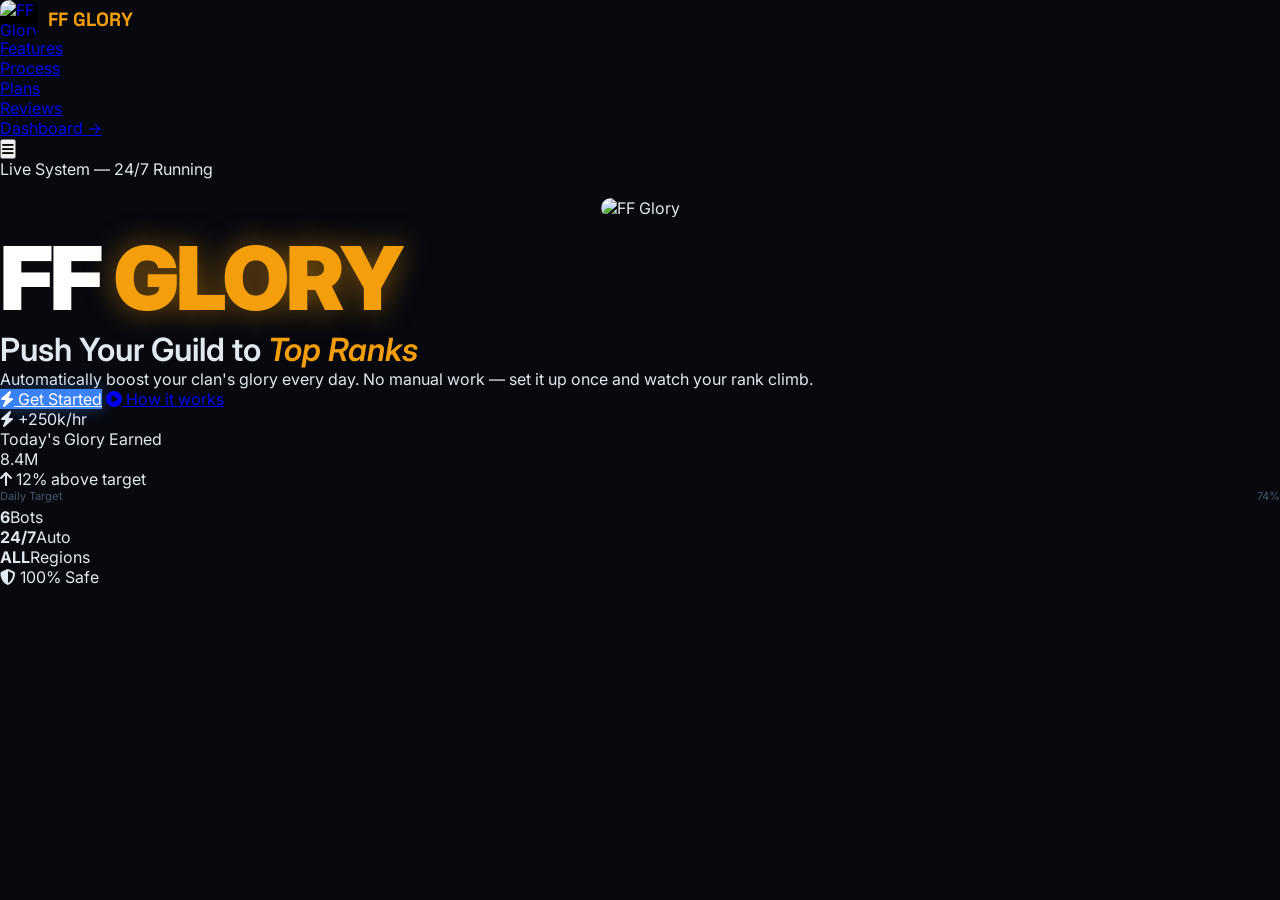
==== index.html @ 92c0aaee "Create index.html" ====
<!DOCTYPE html>
<html lang="en">
<head>
    <meta charset="UTF-8">
    <meta name="viewport" content="width=device-width, initial-scale=1.0">
    <title>FF GLORY – Free Fire Auto Glory System</title>
    <link href="https://fonts.googleapis.com/css2?family=Space+Grotesk:wght@400;500;600;700&family=Inter:wght@400;500;600&display=swap" rel="stylesheet">
    <link rel="stylesheet" href="https://cdnjs.cloudflare.com/ajax/libs/font-awesome/6.5.1/css/all.min.css">
    <link rel="stylesheet" href="css/style.css"> <!-- কমন CSS -->
    <style>
        /* এখানে আপনার আগের দেওয়া index.html এর সব CSS পেস্ট করে দিন, তবে নিচের অংশটুকু ইমেজের জন্য পরিবর্তন করুন */
        /* ... (আপনার আগের CSS কোড এখানে থাকবে) ... */
    </style>
</head>
<body>

<!-- ── NAV ── -->
<nav id="nav">
    <a href="/" class="logo" style="display:flex;align-items:center;gap:10px;text-decoration:none;">
        <!-- /api/logo এর জায়গায় ডিরেক্ট ইমেজ লিংক দিন -->
        <img src="https://i.ibb.co/vz3Z4Z8/logo.png" alt="FF Glory" style="width:38px;height:38px;border-radius:9px;object-fit:cover;background:#000;">
        <span class="logo-text">FF GLORY</span>
    </a>
    <ul class="nav-links" id="navLinks">
        <li><a href="#features">Features</a></li>
        <li><a href="#steps">Process</a></li>
        <li><a href="#pricing">Plans</a></li>
        <li><a href="#reviews">Reviews</a></li>
        <!-- /login থেকে পরিবর্তন করে user/login.html করা হলো -->
        <li><a href="user/login.html" class="nav-cta">Dashboard →</a></li>
    </ul>
    <button class="hamburger" id="ham" aria-label="Menu"><i class="fas fa-bars"></i></button>
</nav>

<!-- ── HERO ── -->
<section>
<div class="hero">
    <div class="hero-left">
        <div class="hero-badge"><span class="dot"></span> Live System — 24/7 Running</div>
        <div style="display:flex;justify-content:center;margin:1.2rem 0 1rem;">
            <div class="hero-logo-icon">
                <img src="https://i.ibb.co/vz3Z4Z8/logo.png" alt="FF Glory" style="width:48px;height:48px;object-fit:cover;border-radius:12px;">
            </div>
        </div>
        <h1 class="hero-title">
            <span style="font-size:clamp(3rem,8vw,5.5rem);font-weight:900;letter-spacing:-0.03em;line-height:1;display:block;">
                <span style="color:#ffffff;">FF </span><span style="color:#f59e0b;text-shadow:0 0 30px rgba(245,158,11,0.5);">GLORY</span>
            </span>
            <span style="font-size:clamp(1.2rem,3.5vw,2rem);font-weight:600;color:#e2e8f0;display:block;margin-top:0.5rem;">Push Your Guild to <span style="color:#f59e0b;font-style:italic;">Top Ranks</span></span>
        </h1>
        <p class="hero-sub">Automatically boost your clan's glory every day. No manual work — set it up once and watch your rank climb.</p>
        <div class="hero-btns">
            <!-- Get Started বাটনে ক্লিক করলে Login পেজে যাবে -->
            <a href="user/login.html" class="btn-primary"><i class="fas fa-bolt"></i> Get Started</a>
            <a href="#steps" class="btn-ghost"><i class="fas fa-play-circle"></i> How it works</a>
        </div>
        <!-- ... বাকি স্ট্যাটস এবং hero-card কোড একই থাকবে ... -->
    </div>
    <div class="hero-card" style="flex-shrink:0;">
        <div class="hcard-chip top"><i class="fas fa-bolt"></i> +250k/hr</div>
        <div class="hcard-label">Today's Glory Earned</div>
        <div class="hcard-val">8.4M</div>
        <div class="hcard-sub"><i class="fas fa-arrow-up"></i> 12% above target</div>
        <div class="hcard-bar-wrap"><div class="hcard-bar"></div></div>
        <div style="display:flex;justify-content:space-between;font-size:.7rem;color:#475569;margin-bottom:4px;">
            <span>Daily Target</span><span>74%</span>
        </div>
        <div class="hcard-grid">
            <div class="hcard-cell"><strong>6</strong><span>Bots</span></div>
            <div class="hcard-cell"><strong>24/7</strong><span>Auto</span></div>
            <div class="hcard-cell"><strong>ALL</strong><span>Regions</span></div>
        </div>
        <div class="hcard-chip bottom"><i class="fas fa-shield-alt"></i> 100% Safe</div>
    </div>
</div>
</section>

<!-- এখানে আপনার Features, Steps, Pricing, Reviews, CTA এবং Footer এর কোডগুলো হুবহু বসিয়ে দিন -->

<script>
// আপনার আগের দেওয়া index.html এর জাভাস্ক্রিপ্ট কোড এখানে বসিয়ে দিন (Bubbles, Nav ইত্যাদি)
</script>
</body>
</html>
---- css/style.css ----
@import url('https://fonts.googleapis.com/css2?family=Space+Grotesk:wght@400;500;600;700&family=Inter:wght@400;500;600&display=swap');

:root {
    --bg: #07090f;
    --card-bg: #111827;
    --border: rgba(99,102,241,0.2);
    --indigo: #6366f1;
    --blue: #3b82f6;
    --gold: #f59e0b;
    --text: #e2e8f0;
    --muted: #64748b;
    --success: #22c55e;
}

* { margin: 0; padding: 0; box-sizing: border-box; font-family: 'Inter', sans-serif; }

body {
    background: var(--bg);
    color: var(--text);
    min-height: 100vh;
    display: flex;
    flex-direction: column;
}

/* Navbar */
.top-nav {
    display: flex; justify-content: space-between; align-items: center;
    padding: 15px 20px; background: rgba(7,9,15,0.8);
    border-bottom: 1px solid var(--border); position: sticky; top: 0; z-index: 100;
}
.logo-area { display: flex; align-items: center; gap: 10px; }
.logo-area img { width: 35px; height: 35px; border-radius: 8px; }
.logo-text { font-family: 'Space Grotesk', sans-serif; font-weight: 700; font-size: 1.2rem; color: var(--gold); }
.exit-btn { background: transparent; border: 1px solid var(--border); color: var(--text); padding: 5px 12px; border-radius: 8px; cursor: pointer; }

/* User Info Bar */
.user-bar { display: flex; gap: 10px; padding: 15px; flex-wrap: wrap; }
.badge { background: #1e293b; padding: 5px 12px; border-radius: 20px; font-size: 0.8rem; border: 1px solid var(--border); display: flex; align-items: center; gap: 5px; }
.badge.basic { color: var(--blue); }
.badge.special { color: var(--gold); }

/* Card System */
.card {
    background: var(--card-bg); border: 1px solid var(--border);
    border-radius: 16px; padding: 20px; margin: 15px; box-shadow: 0 4px 20px rgba(0,0,0,0.5);
}
.card-title { font-size: 1.1rem; font-weight: 600; margin-bottom: 15px; display: flex; align-items: center; gap: 8px; }

/* Inputs & Buttons */
.input-group { margin-bottom: 15px; }
.input-group label { display: block; font-size: 0.85rem; color: var(--muted); margin-bottom: 5px; }
input, select {
    width: 100%; padding: 12px 15px; border-radius: 10px;
    background: #0f172a; border: 1px solid var(--border); color: var(--text); outline: none;
}
input:focus, select:focus { border-color: var(--blue); }
.btn {
    width: 100%; padding: 12px; border-radius: 10px; border: none;
    font-weight: 600; cursor: pointer; transition: 0.2s; display: flex; justify-content: center; align-items: center; gap: 8px;
}
.btn-primary { background: var(--blue); color: #fff; box-shadow: 0 0 15px rgba(59,130,246,0.4); }
.btn-primary:hover { background: #2563eb; }
.btn-success { background: var(--success); color: #fff; }
.btn-gold { background: var(--gold); color: #000; }

/* Bottom Navigation */
.bottom-nav {
    position: fixed; bottom: 0; left: 0; right: 0; background: #0f172a;
    display: flex; justify-content: space-around; padding: 10px 0;
    border-top: 1px solid var(--border); z-index: 100;
}
.nav-item { display: flex; flex-direction: column; align-items: center; color: var(--muted); text-decoration: none; font-size: 0.75rem; gap: 4px; }
.nav-item.active { color: var(--blue); }
.nav-item i { font-size: 1.2rem; }

/* Payment Method Cards */
.pay-method {
    display: flex; align-items: center; justify-content: space-between;
    padding: 15px; border: 1px solid var(--border); border-radius: 12px; margin-bottom: 10px; cursor: pointer;
}
.pay-method:hover { border-color: var(--blue); background: rgba(59,130,246,0.05); }
.pay-method img { width: 30px; height: 30px; margin-right: 10px; }
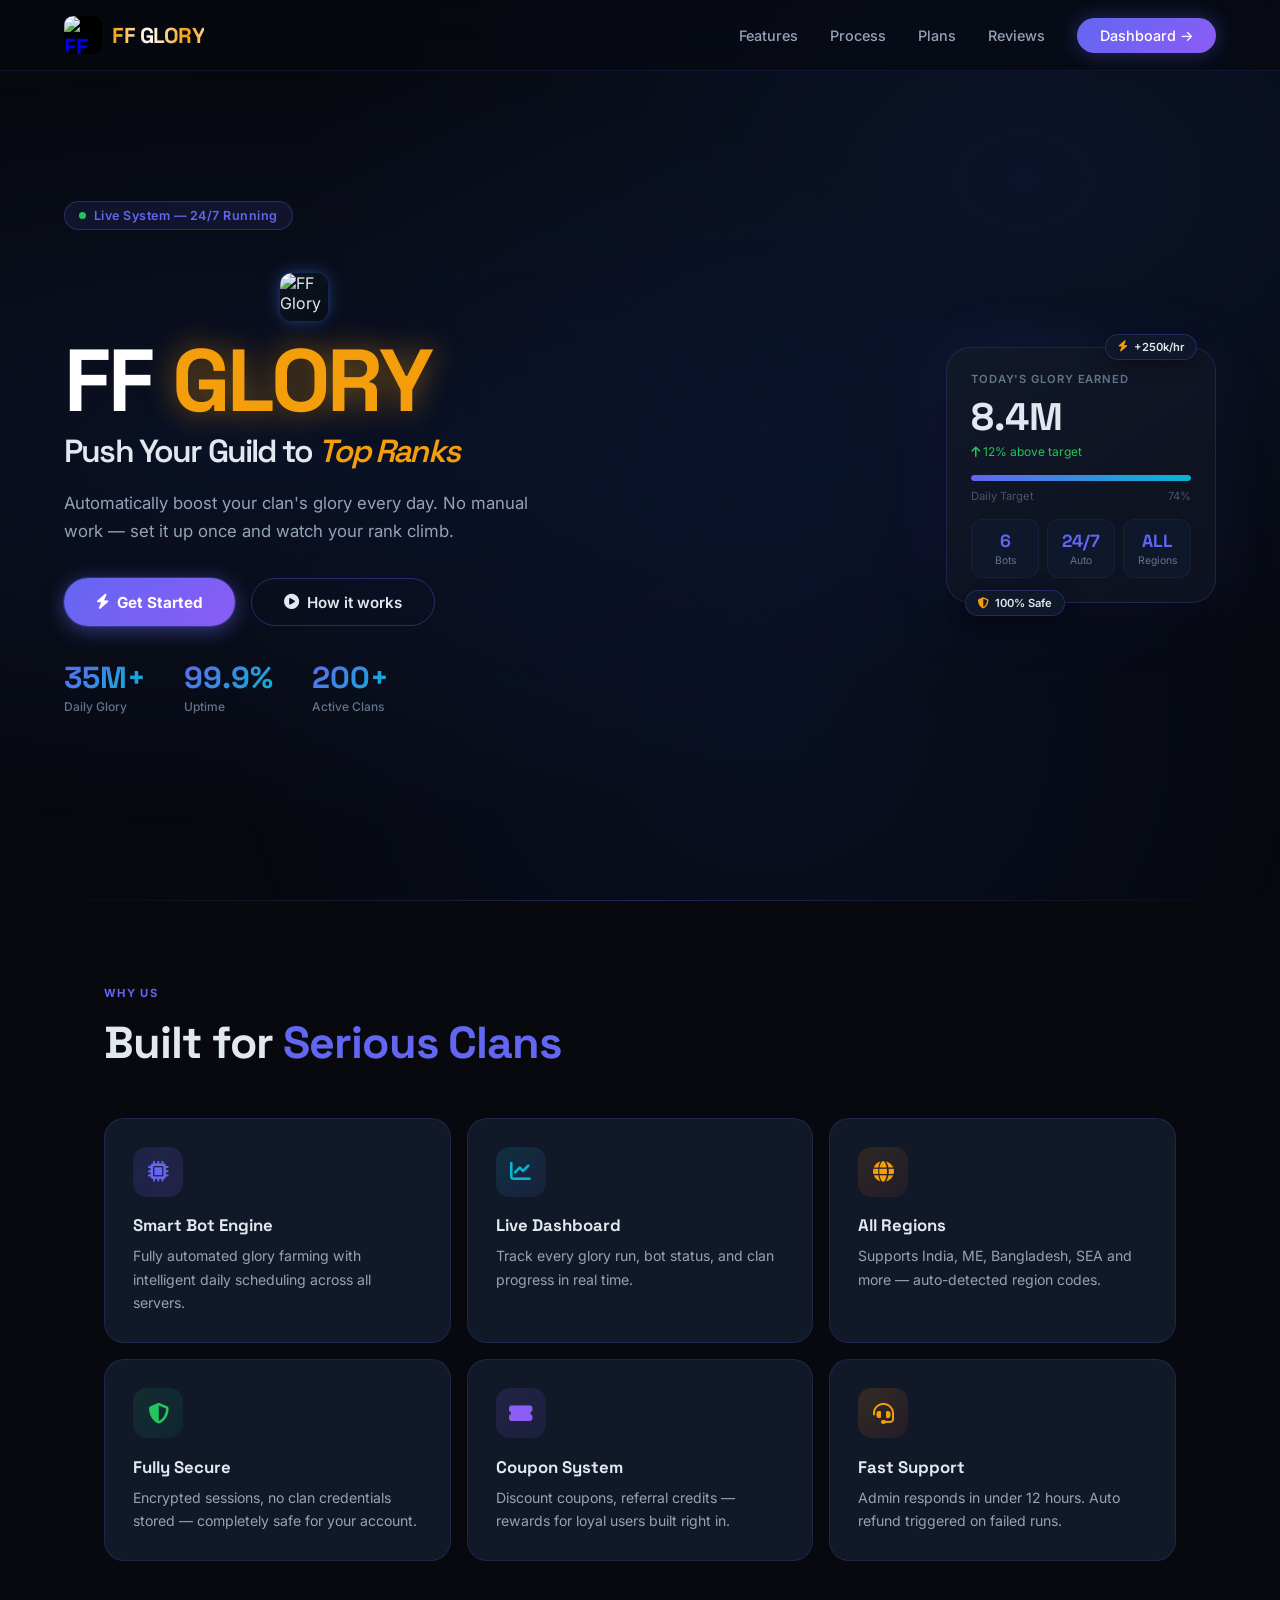
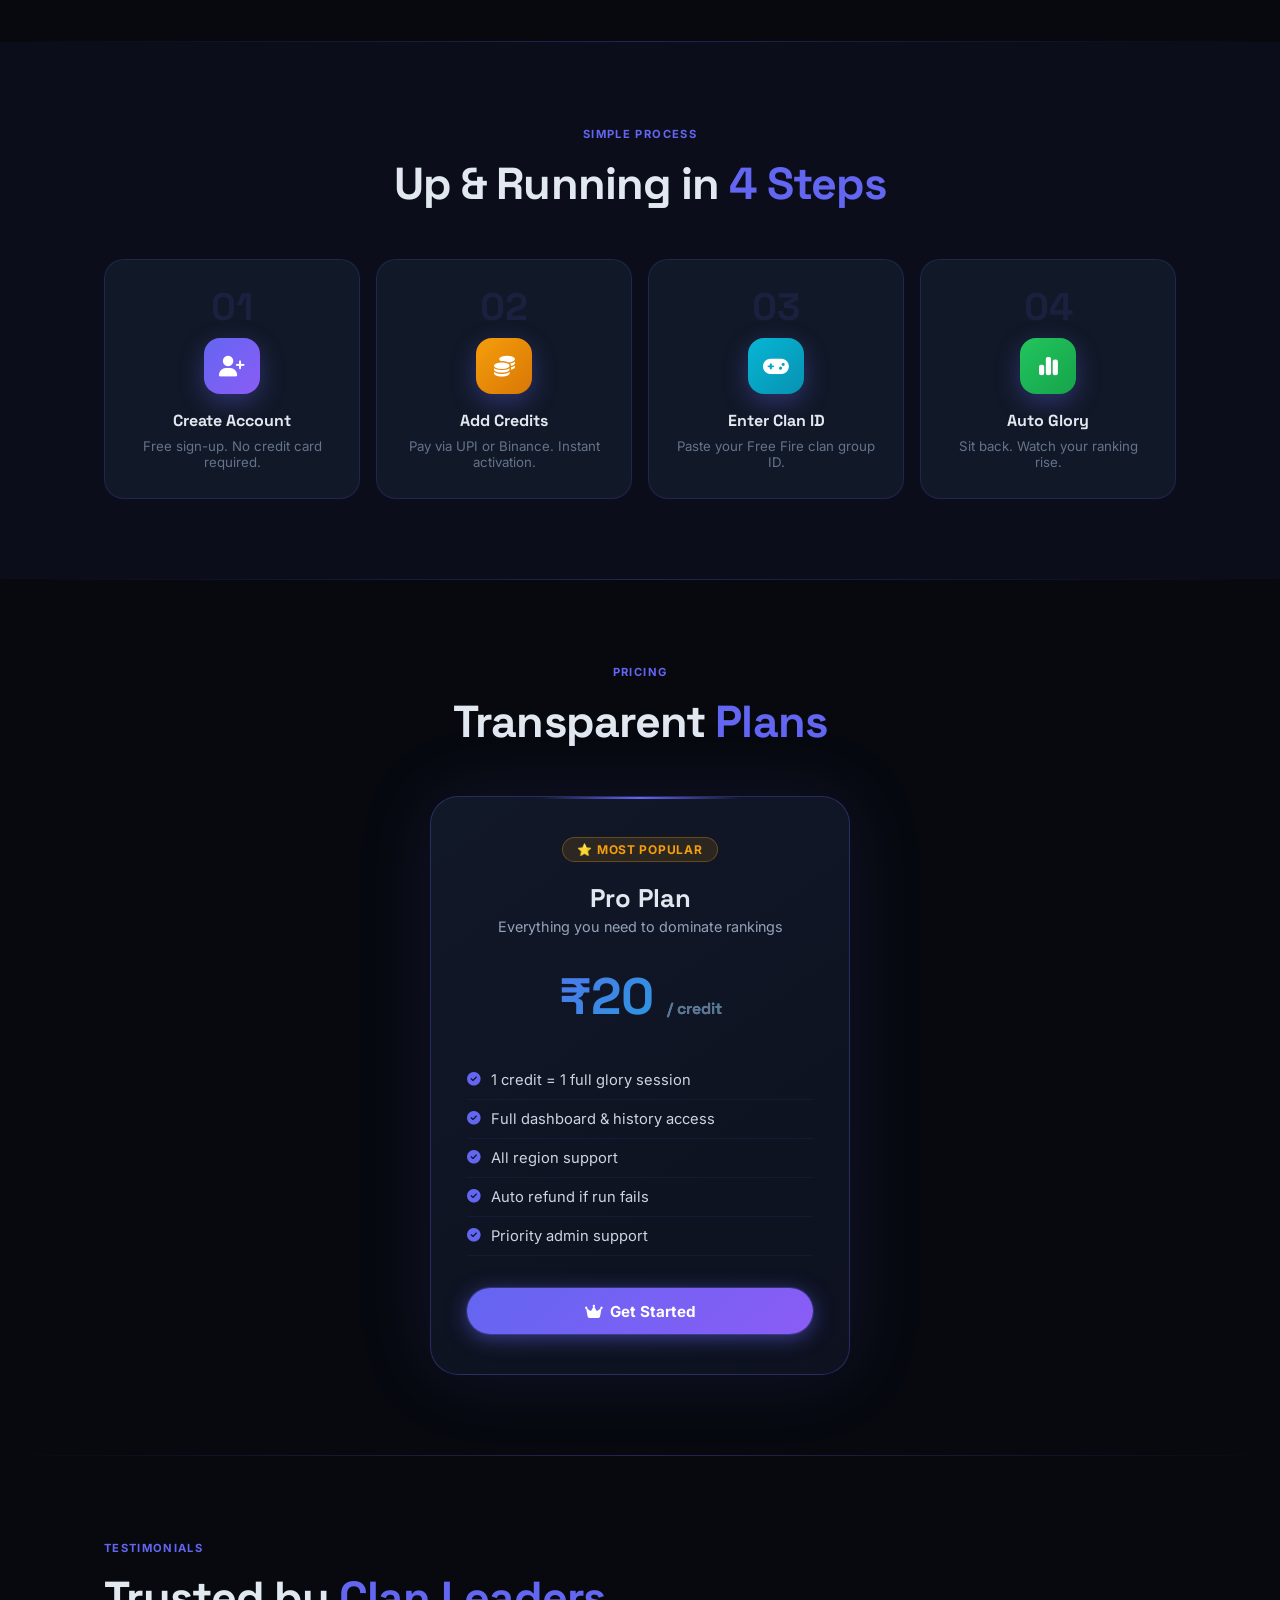
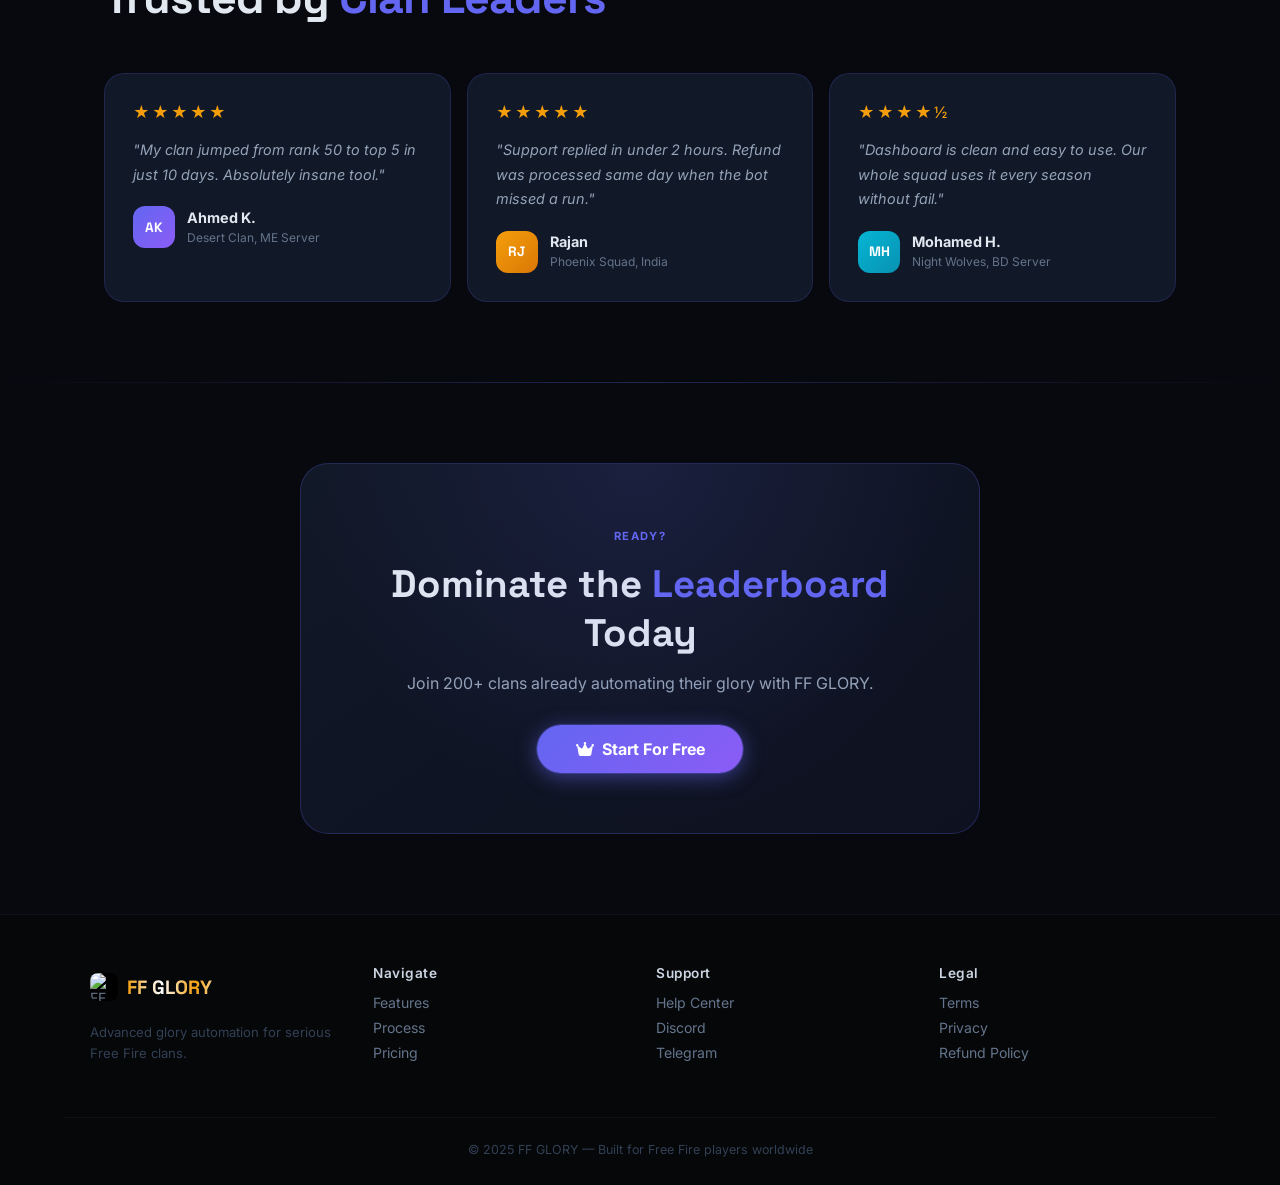
==== commit 3b299fbe: "Update print statement from 'Hello' to 'Goodbye'" ====
--- a/index.html
+++ b/index.html
@@ -6,19 +6,485 @@
     <title>FF GLORY – Free Fire Auto Glory System</title>
     <link href="https://fonts.googleapis.com/css2?family=Space+Grotesk:wght@400;500;600;700&family=Inter:wght@400;500;600&display=swap" rel="stylesheet">
     <link rel="stylesheet" href="https://cdnjs.cloudflare.com/ajax/libs/font-awesome/6.5.1/css/all.min.css">
-    <link rel="stylesheet" href="css/style.css"> <!-- কমন CSS -->
     <style>
-        /* এখানে আপনার আগের দেওয়া index.html এর সব CSS পেস্ট করে দিন, তবে নিচের অংশটুকু ইমেজের জন্য পরিবর্তন করুন */
-        /* ... (আপনার আগের CSS কোড এখানে থাকবে) ... */
+    *, *::before, *::after { margin:0; padding:0; box-sizing:border-box; }
+
+    :root {
+        --bg:      #07090f;
+        --bg2:     #0d1120;
+        --card:    #111827;
+        --border:  rgba(99,102,241,0.18);
+        --indigo:  #6366f1;
+        --violet:  #8b5cf6;
+        --gold:    #f59e0b;
+        --cyan:    #06b6d4;
+        --text:    #e2e8f0;
+        --muted:   #64748b;
+        --dim:     #1e293b;
+    }
+
+    html { scroll-behavior: smooth; }
+
+    body {
+        font-family: 'Inter', sans-serif;
+        background: var(--bg);
+        color: var(--text);
+        overflow-x: hidden;
+    }
+
+    /* ─── FLOATING BUBBLES BACKGROUND ─── */
+    .bubbles-bg {
+        position: fixed; inset: 0; z-index: 0; pointer-events: none;
+        overflow: hidden;
+        background: radial-gradient(ellipse at 20% 50%, rgba(30,58,138,0.18) 0%, transparent 60%),
+                    radial-gradient(ellipse at 80% 20%, rgba(37,99,235,0.12) 0%, transparent 50%),
+                    radial-gradient(ellipse at 60% 80%, rgba(29,78,216,0.10) 0%, transparent 50%);
+    }
+    .bubble {
+        position: absolute;
+        border-radius: 50%;
+        animation: floatUp linear infinite;
+        pointer-events: none;
+    }
+    @keyframes floatUp {
+        0%   { transform: translateY(100vh) scale(0); opacity: 0; }
+        10%  { opacity: 1; }
+        90%  { opacity: 0.7; }
+        100% { transform: translateY(-120px) scale(1); opacity: 0; }
+    }
+    @keyframes bubblePulse {
+        0%,100% { box-shadow: inset 0 0 8px rgba(59,130,246,0.4), 0 0 10px rgba(59,130,246,0.3); }
+        50%     { box-shadow: inset 0 0 14px rgba(99,102,241,0.6), 0 0 20px rgba(99,102,241,0.4); }
+    }
+
+    /* ─── CANVAS (hidden, no longer used) ─── */
+    #cnv { display: none; }
+
+    /* ─── NAV ─── */
+    nav {
+        position: fixed; top:0; left:0; right:0; z-index:100;
+        padding: 1rem 5%;
+        display: flex; align-items:center; justify-content:space-between;
+        background: rgba(7,9,15,0.6);
+        backdrop-filter: blur(20px);
+        border-bottom: 1px solid rgba(99,102,241,0.12);
+        transition: background 0.3s, padding 0.3s;
+    }
+    nav.scrolled { padding:.65rem 5%; background:rgba(7,9,15,0.92); }
+
+    .logo {
+        font-family:'Space Grotesk',sans-serif;
+        font-weight:700; font-size:1.45rem;
+        text-decoration:none; letter-spacing:-0.02em;
+    }
+
+    /* ─── LOGO SHINE ANIMATION ─── */
+    @keyframes logoShine {
+        0%   { background-position: -200% center; }
+        100% { background-position: 200% center; }
+    }
+    .logo-text {
+        font-family:'Space Grotesk',sans-serif;
+        font-weight:700; font-size:1.35rem;
+        background: linear-gradient(
+            90deg,
+            #f59e0b 0%,
+            #ffffff 20%,
+            #f59e0b 40%,
+            #ffffff 60%,
+            #f59e0b 80%,
+            #ffffff 100%
+        );
+        background-size: 200% auto;
+        -webkit-background-clip: text;
+        background-clip: text;
+        -webkit-text-fill-color: transparent;
+        animation: logoShine 2.5s linear infinite;
+        display: inline-block;
+    }
+
+    .nav-links { display:flex; gap:2rem; list-style:none; }
+    .nav-links a {
+        color:#94a3b8; text-decoration:none; font-size:.9rem; font-weight:500;
+        transition:color .2s;
+    }
+    .nav-links a:hover { color:#e2e8f0; }
+
+    .nav-cta {
+        background: linear-gradient(135deg, var(--indigo), var(--violet));
+        padding:.55rem 1.4rem; border-radius:40px; color:#fff !important;
+        font-weight:600; font-size:.85rem;
+        box-shadow: 0 0 20px rgba(99,102,241,0.35);
+        transition: opacity .2s, box-shadow .2s;
+    }
+    .nav-cta:hover { opacity:.88; box-shadow:0 0 30px rgba(99,102,241,0.55); }
+
+    .hamburger { display:none; background:none; border:none; color:#e2e8f0; font-size:1.4rem; cursor:pointer; }
+
+    /* ─── HERO ─── */
+    .hero {
+        position:relative; z-index:1;
+        min-height:100vh;
+        display:flex; align-items:center; justify-content:space-between;
+        gap:3rem; flex-wrap:wrap;
+        padding: 130px 5% 80px;
+        max-width:1280px; margin:0 auto;
+    }
+
+    .hero-badge {
+        display:inline-flex; align-items:center; gap:8px;
+        background:rgba(99,102,241,0.1); border:1px solid rgba(99,102,241,0.3);
+        color:var(--indigo); padding:6px 14px; border-radius:30px;
+        font-size:.78rem; font-weight:600; margin-bottom:1.5rem;
+        letter-spacing:.04em;
+    }
+    .hero-badge .dot { width:7px; height:7px; background:#22c55e; border-radius:50%; animation:blink 1.4s ease-in-out infinite; }
+    @keyframes blink { 0%,100%{opacity:1;} 50%{opacity:.2;} }
+
+    /* Logo icon above hero title — subtle pulse glow, no solid border */
+    .hero-logo-icon {
+        width:48px; height:48px;
+        background:linear-gradient(145deg,#0c1520,#070d16);
+        border-radius:12px;
+        display:flex; align-items:center; justify-content:center;
+        border: none;
+        box-shadow: 0 0 18px rgba(59,130,246,0.35),
+                    0 0 6px  rgba(59,130,246,0.2);
+        animation: logoPulse 2.2s ease-in-out infinite;
+    }
+    @keyframes logoPulse {
+        0%,100% {
+            box-shadow: 0 0 14px rgba(59,130,246,0.3),
+                        0 0 5px  rgba(59,130,246,0.15);
+        }
+        50% {
+            box-shadow: 0 0 32px rgba(59,130,246,0.65),
+                        0 0 12px rgba(99,102,241,0.45);
+        }
+    }
+
+    .hero-title {
+        font-family:'Space Grotesk',sans-serif;
+        font-size: clamp(2.2rem, 6vw, 3.8rem);
+        font-weight:700; line-height:1.15; margin-bottom:1.2rem;
+        letter-spacing:-0.03em;
+    }
+    .hero-title .accent-indigo { color:var(--indigo); }
+    .hero-title .accent-gold   { color:var(--gold); }
+    .hero-title .accent-cyan   { color:var(--cyan); }
+
+    .hero-sub {
+        color:#94a3b8; font-size:1.05rem; line-height:1.7; margin-bottom:2rem;
+        max-width:480px;
+    }
+
+    .stats-row {
+        display:flex; gap:2.4rem; margin-bottom:2.2rem; flex-wrap:wrap;
+    }
+    .stat { }
+    .stat-val {
+        font-family:'Space Grotesk',sans-serif;
+        font-size:1.9rem; font-weight:700;
+        background:linear-gradient(135deg,#6366f1,#06b6d4);
+        -webkit-background-clip:text; background-clip:text; color:transparent;
+    }
+    .stat-lbl { font-size:.75rem; color:var(--muted); font-weight:500; margin-top:2px; }
+
+    .hero-btns { display:flex; gap:1rem; flex-wrap:wrap; }
+
+    .btn-primary {
+        display:inline-flex; align-items:center; gap:8px;
+        background:linear-gradient(135deg,var(--indigo),var(--violet));
+        color:#fff; padding:.85rem 2rem; border-radius:50px;
+        font-weight:700; font-size:.95rem; text-decoration:none;
+        box-shadow:0 4px 20px rgba(99,102,241,0.5), 0 0 0 1px rgba(99,102,241,0.3);
+        transition:transform .2s,box-shadow .2s;
+        position:relative; overflow:hidden;
+    }
+    .btn-primary::before {
+        content:'';
+        position:absolute;
+        top:0; left:-75%;
+        width:50%; height:100%;
+        background: linear-gradient(90deg, transparent, rgba(255,255,255,0.25), transparent);
+        transform: skewX(-20deg);
+        animation: btnShine 3s ease-in-out infinite;
+    }
+    @keyframes btnShine {
+        0%   { left: -75%; }
+        50%,100% { left: 125%; }
+    }
+    .btn-primary:hover { transform:translateY(-2px); box-shadow:0 8px 30px rgba(99,102,241,0.7), 0 0 0 1px rgba(99,102,241,0.5), 0 0 40px rgba(99,102,241,0.3); }
+
+    .btn-ghost {
+        display:inline-flex; align-items:center; gap:8px;
+        border:1px solid rgba(99,102,241,0.35); color:#e2e8f0;
+        padding:.85rem 2rem; border-radius:40px;
+        font-weight:600; font-size:.95rem; text-decoration:none;
+        transition:background .2s,border-color .2s;
+    }
+    .btn-ghost:hover { background:rgba(99,102,241,0.1); border-color:var(--indigo); }
+
+    /* hero card */
+    .hero-card {
+        background: linear-gradient(145deg,#111827,#0d1120);
+        border:1px solid rgba(99,102,241,0.2);
+        border-radius:24px; padding:24px;
+        min-width:270px; max-width:330px;
+        box-shadow:0 0 60px rgba(99,102,241,0.12), 0 20px 40px rgba(0,0,0,0.5);
+        position:relative;
+    }
+    .hcard-label { font-size:.7rem; font-weight:600; color:var(--muted); letter-spacing:.08em; text-transform:uppercase; margin-bottom:.4rem; }
+    .hcard-val   { font-family:'Space Grotesk',sans-serif; font-size:2.4rem; font-weight:700; color:#e2e8f0; }
+    .hcard-sub   { font-size:.75rem; color:#22c55e; margin-top:.2rem; }
+
+    .hcard-bar-wrap { background:#1e293b; border-radius:20px; height:6px; margin:16px 0 8px; overflow:hidden; }
+    .hcard-bar { height:100%; border-radius:20px; background:linear-gradient(90deg,var(--indigo),var(--cyan)); animation:barAnim 3s ease-in-out infinite; }
+    @keyframes barAnim { 0%,100%{width:68%;} 50%{width:82%;} }
+
+    .hcard-grid { display:grid; grid-template-columns:1fr 1fr 1fr; gap:8px; margin-top:16px; }
+    .hcard-cell {
+        background:#0f172a; border-radius:12px; padding:10px 8px; text-align:center;
+        border:1px solid rgba(99,102,241,0.1);
+    }
+    .hcard-cell strong { display:block; font-family:'Space Grotesk',sans-serif; font-size:1.1rem; font-weight:700; color:var(--indigo); }
+    .hcard-cell span   { font-size:.65rem; color:var(--muted); margin-top:2px; display:block; }
+
+    .hcard-chip {
+        position:absolute; display:inline-flex; align-items:center; gap:6px;
+        background:#0f172a; border:1px solid rgba(99,102,241,0.25);
+        color:#e2e8f0; font-size:.7rem; font-weight:600;
+        padding:5px 12px; border-radius:20px;
+        box-shadow:0 4px 20px rgba(0,0,0,0.4);
+    }
+    .hcard-chip.top    { top:-14px; right:18px; }
+    .hcard-chip.bottom { bottom:-14px; left:18px; }
+    .hcard-chip i      { color:var(--gold); }
+
+    /* ─── SECTIONS ─── */
+    section { position:relative; z-index:1; }
+
+    .section-wrap { max-width:1200px; margin:0 auto; padding:80px 5%; }
+
+    .eyebrow {
+        display:inline-block;
+        font-size:.7rem; font-weight:700; letter-spacing:.12em; text-transform:uppercase;
+        color:var(--indigo); margin-bottom:1rem;
+    }
+
+    .sec-title {
+        font-family:'Space Grotesk',sans-serif;
+        font-size: clamp(1.8rem,4vw,2.8rem);
+        font-weight:700; line-height:1.2;
+        letter-spacing:-0.02em; margin-bottom:1rem;
+    }
+    .sec-title span { color:var(--indigo); }
+
+    /* divider */
+    .divider {
+        width:100%; height:1px;
+        background:linear-gradient(90deg,transparent,rgba(99,102,241,0.3),transparent);
+        margin: 0 auto;
+    }
+
+    /* ─── FEATURES ─── */
+    .feat-grid {
+        display:grid;
+        grid-template-columns:repeat(auto-fit,minmax(260px,1fr));
+        gap:16px; margin-top:3rem;
+    }
+    .feat-card {
+        background:var(--card);
+        border:1px solid var(--border);
+        border-radius:20px; padding:28px;
+        transition:transform .3s, box-shadow .3s, border-color .3s;
+    }
+    .feat-card:hover {
+        transform:translateY(-6px);
+        box-shadow:0 16px 48px rgba(99,102,241,0.15);
+        border-color:rgba(99,102,241,0.4);
+    }
+    .feat-icon {
+        width:50px; height:50px; border-radius:14px;
+        display:flex; align-items:center; justify-content:center;
+        font-size:1.3rem; margin-bottom:1.1rem;
+        background:linear-gradient(135deg,rgba(99,102,241,0.15),rgba(139,92,246,0.15));
+        color:var(--indigo);
+    }
+    .feat-card h3 { font-family:'Space Grotesk',sans-serif; font-size:1.05rem; font-weight:700; margin-bottom:.5rem; }
+    .feat-card p  { color:#94a3b8; font-size:.88rem; line-height:1.65; }
+
+    /* ─── STEPS ─── */
+    .steps-bg { background:#0b0e1a; }
+    .steps-grid {
+        display:grid; grid-template-columns:repeat(auto-fit,minmax(200px,1fr));
+        gap:16px; margin-top:3rem; position:relative;
+    }
+    .step-card {
+        background:var(--card); border:1px solid var(--border);
+        border-radius:20px; padding:28px 24px; text-align:center;
+        position:relative;
+    }
+    .step-num {
+        font-family:'Space Grotesk',sans-serif;
+        font-size:2.4rem; font-weight:700;
+        color:rgba(99,102,241,0.12); line-height:1;
+        margin-bottom:12px;
+    }
+    .step-icon-wrap {
+        width:56px; height:56px; border-radius:16px; margin:0 auto 16px;
+        display:flex; align-items:center; justify-content:center;
+        background:linear-gradient(135deg,var(--indigo),var(--violet));
+        font-size:1.3rem; color:#fff;
+        box-shadow:0 8px 24px rgba(99,102,241,0.35);
+    }
+    .step-card h3 { font-family:'Space Grotesk',sans-serif; font-size:1rem; font-weight:700; margin-bottom:.4rem; }
+    .step-card p  { color:#64748b; font-size:.83rem; }
+
+    /* ─── PRICING ─── */
+    .pricing-card-wrap { display:flex; justify-content:center; margin-top:3rem; }
+    .pricing-card {
+        background: linear-gradient(145deg,#111827,#0d1120);
+        border:1px solid rgba(99,102,241,0.3);
+        border-radius:28px; padding:40px 36px;
+        max-width:420px; width:100%;
+        box-shadow:0 0 80px rgba(99,102,241,0.12);
+        position:relative; overflow:hidden;
+        text-align:center;
+    }
+    .pricing-card::before {
+        content:''; position:absolute; top:0; left:50%; transform:translateX(-50%);
+        width:200px; height:2px;
+        background:linear-gradient(90deg,transparent,var(--indigo),transparent);
+    }
+    .price-badge {
+        display:inline-block; background:rgba(245,158,11,0.12); border:1px solid rgba(245,158,11,0.3);
+        color:var(--gold); padding:4px 14px; border-radius:20px;
+        font-size:.75rem; font-weight:700; letter-spacing:.06em; margin-bottom:1.2rem;
+    }
+    .pricing-card h3 { font-family:'Space Grotesk',sans-serif; font-size:1.6rem; font-weight:700; margin-bottom:.3rem; }
+    .pricing-card .price-line { color:#94a3b8; font-size:.9rem; margin-bottom:1.8rem; }
+    .price-amount {
+        font-family:'Space Grotesk',sans-serif;
+        font-size:3.2rem; font-weight:700;
+        background:linear-gradient(135deg,var(--indigo),var(--cyan));
+        -webkit-background-clip:text; background-clip:text; color:transparent;
+    }
+    .price-amount small { font-size:1rem; color:#64748b; }
+    .feat-list { list-style:none; text-align:left; margin:2rem 0 2rem; }
+    .feat-list li {
+        display:flex; align-items:center; gap:10px;
+        padding:10px 0; border-bottom:1px solid rgba(99,102,241,0.08);
+        color:#cbd5e1; font-size:.92rem;
+    }
+    .feat-list li i { color:var(--indigo); font-size:.85rem; }
+
+    /* ─── TESTIMONIALS ─── */
+    .test-grid {
+        display:grid; grid-template-columns:repeat(auto-fit,minmax(260px,1fr));
+        gap:16px; margin-top:3rem;
+    }
+    .test-card {
+        background:var(--card); border:1px solid var(--border);
+        border-radius:20px; padding:28px;
+        transition:transform .3s,box-shadow .3s;
+    }
+    .test-card:hover { transform:translateY(-4px); box-shadow:0 12px 32px rgba(0,0,0,0.3); }
+    .stars { color:var(--gold); font-size:1rem; margin-bottom:1rem; letter-spacing:2px; }
+    .test-card p { color:#94a3b8; font-size:.9rem; line-height:1.7; margin-bottom:1.2rem; font-style:italic; }
+    .test-author { display:flex; align-items:center; gap:12px; }
+    .test-avatar {
+        width:42px; height:42px; border-radius:12px;
+        display:flex; align-items:center; justify-content:center;
+        font-family:'Space Grotesk',sans-serif; font-weight:700; font-size:.85rem;
+        color:#fff;
+    }
+    .test-author strong { display:block; font-size:.9rem; color:#e2e8f0; }
+    .test-author span   { font-size:.75rem; color:#64748b; }
+
+    /* ─── CTA ─── */
+    .cta-section { padding:80px 5%; text-align:center; }
+    .cta-inner {
+        max-width:680px; margin:0 auto;
+        background:linear-gradient(145deg,#111827,#0d1120);
+        border:1px solid rgba(99,102,241,0.25);
+        border-radius:28px; padding:60px 40px;
+        position:relative; overflow:hidden;
+    }
+    .cta-inner::before {
+        content:''; position:absolute; inset:0;
+        background:radial-gradient(ellipse at 50% 0%,rgba(99,102,241,0.12),transparent 70%);
+        pointer-events:none;
+    }
+    .cta-inner h2 { font-family:'Space Grotesk',sans-serif; font-size:clamp(1.8rem,4vw,2.4rem); font-weight:700; margin-bottom:1rem; }
+    .cta-inner p  { color:#94a3b8; margin-bottom:2rem; font-size:1rem; }
+
+    /* ─── FOOTER ─── */
+    footer {
+        background:#050709;
+        border-top:1px solid rgba(99,102,241,0.1);
+        padding:50px 5% 28px;
+    }
+    .footer-grid {
+        display:grid; grid-template-columns:repeat(auto-fit,minmax(160px,1fr));
+        gap:2rem; max-width:1100px; margin:0 auto 3rem;
+    }
+    .footer-col a { display:block; color:#64748b; text-decoration:none; margin:.5rem 0; font-size:.88rem; transition:color .2s; }
+    .footer-col a:hover { color:var(--indigo); }
+    .footer-col h4 { color:#cbd5e1; font-size:.85rem; font-weight:600; margin-bottom:.8rem; letter-spacing:.04em; }
+    .copyright { text-align:center; color:#334155; font-size:.78rem; padding-top:1.5rem; border-top:1px solid rgba(255,255,255,0.04); }
+
+    /* ─── SCROLL REVEAL ─── */
+    .reveal {
+        opacity:0; transform:translateY(36px);
+        transition: opacity .65s cubic-bezier(.22,1,.36,1), transform .65s cubic-bezier(.22,1,.36,1);
+    }
+    .reveal.visible { opacity:1; transform:translateY(0); }
+    .reveal-delay-1 { transition-delay:.1s; }
+    .reveal-delay-2 { transition-delay:.2s; }
+    .reveal-delay-3 { transition-delay:.3s; }
+    .reveal-delay-4 { transition-delay:.4s; }
+    .reveal-delay-5 { transition-delay:.5s; }
+    .reveal-delay-6 { transition-delay:.6s; }
+
+    /* ─── MOBILE ─── */
+    @media(max-width:768px){
+        .nav-links { display:none; }
+        .hamburger { display:block; }
+        .nav-links.open {
+            display:flex; flex-direction:column; gap:1rem;
+            position:fixed; top:60px; left:0; right:0;
+            background:rgba(7,9,15,0.97); padding:1.5rem 5%;
+            border-bottom:1px solid rgba(99,102,241,0.15);
+        }
+        .hero { flex-direction:column; text-align:center; padding-top:110px; padding-bottom:50px; }
+        .hero-sub { margin:0 auto 2rem; }
+        .stats-row { justify-content:center; }
+        .hero-btns { justify-content:center; }
+        .hero-card { max-width:100%; }
+        .hcard-chip { display:none; }
+        .step-card { padding:22px 18px; }
+        .pricing-card { padding:32px 24px; }
+        .cta-inner { padding:40px 24px; }
+    }
+
+    @media(prefers-reduced-motion:reduce){
+        .reveal { opacity:1; transform:none; transition:none; }
+        .bubble,.hcard-bar,.logo-text { animation:none; }
+        .logo-text { background: linear-gradient(90deg,#f59e0b,#fff); -webkit-background-clip:text; background-clip:text; }
+    }
     </style>
 </head>
 <body>
 
+<!-- ── Floating Bubbles Background ── -->
+<div class="bubbles-bg" id="bubblesContainer"></div>
+<canvas id="cnv"></canvas>
+
 <!-- ── NAV ── -->
 <nav id="nav">
     <a href="/" class="logo" style="display:flex;align-items:center;gap:10px;text-decoration:none;">
-        <!-- /api/logo এর জায়গায় ডিরেক্ট ইমেজ লিংক দিন -->
-        <img src="https://i.ibb.co/vz3Z4Z8/logo.png" alt="FF Glory" style="width:38px;height:38px;border-radius:9px;object-fit:cover;background:#000;">
+        <img src="/api/logo" alt="FF Glory" style="width:38px;height:38px;border-radius:9px;object-fit:cover;background:#000;">
         <span class="logo-text">FF GLORY</span>
     </a>
     <ul class="nav-links" id="navLinks">
@@ -26,8 +492,7 @@
         <li><a href="#steps">Process</a></li>
         <li><a href="#pricing">Plans</a></li>
         <li><a href="#reviews">Reviews</a></li>
-        <!-- /login থেকে পরিবর্তন করে user/login.html করা হলো -->
-        <li><a href="user/login.html" class="nav-cta">Dashboard →</a></li>
+        <li><a href="/login" class="nav-cta">Dashboard →</a></li>
     </ul>
     <button class="hamburger" id="ham" aria-label="Menu"><i class="fas fa-bars"></i></button>
 </nav>
@@ -37,9 +502,11 @@
 <div class="hero">
     <div class="hero-left">
         <div class="hero-badge"><span class="dot"></span> Live System — 24/7 Running</div>
+        <!-- Centered logo icon above FF GLORY title -->
         <div style="display:flex;justify-content:center;margin:1.2rem 0 1rem;">
             <div class="hero-logo-icon">
-                <img src="https://i.ibb.co/vz3Z4Z8/logo.png" alt="FF Glory" style="width:48px;height:48px;object-fit:cover;border-radius:12px;">
+                <img src="/api/logo" alt="FF Glory"
+                     style="width:48px;height:48px;object-fit:cover;border-radius:12px;">
             </div>
         </div>
         <h1 class="hero-title">
@@ -50,12 +517,25 @@
         </h1>
         <p class="hero-sub">Automatically boost your clan's glory every day. No manual work — set it up once and watch your rank climb.</p>
         <div class="hero-btns">
-            <!-- Get Started বাটনে ক্লিক করলে Login পেজে যাবে -->
-            <a href="user/login.html" class="btn-primary"><i class="fas fa-bolt"></i> Get Started</a>
+            <a href="/login" class="btn-primary"><i class="fas fa-bolt"></i> Get Started</a>
             <a href="#steps" class="btn-ghost"><i class="fas fa-play-circle"></i> How it works</a>
         </div>
-        <!-- ... বাকি স্ট্যাটস এবং hero-card কোড একই থাকবে ... -->
-    </div>
+        <div class="stats-row" style="margin-top:2rem;">
+            <div class="stat">
+                <div class="stat-val">35M+</div>
+                <div class="stat-lbl">Daily Glory</div>
+            </div>
+            <div class="stat">
+                <div class="stat-val">99.9%</div>
+                <div class="stat-lbl">Uptime</div>
+            </div>
+            <div class="stat">
+                <div class="stat-val">200+</div>
+                <div class="stat-lbl">Active Clans</div>
+            </div>
+        </div>
+    </div>
+
     <div class="hero-card" style="flex-shrink:0;">
         <div class="hcard-chip top"><i class="fas fa-bolt"></i> +250k/hr</div>
         <div class="hcard-label">Today's Glory Earned</div>
@@ -75,10 +555,270 @@
 </div>
 </section>
 
-<!-- এখানে আপনার Features, Steps, Pricing, Reviews, CTA এবং Footer এর কোডগুলো হুবহু বসিয়ে দিন -->
+<div class="divider"></div>
+
+<!-- ── FEATURES ── -->
+<section id="features">
+<div class="section-wrap">
+    <div class="reveal">
+        <span class="eyebrow">Why Us</span>
+        <h2 class="sec-title">Built for <span>Serious Clans</span></h2>
+    </div>
+    <div class="feat-grid">
+        <div class="feat-card reveal reveal-delay-1">
+            <div class="feat-icon"><i class="fas fa-microchip"></i></div>
+            <h3>Smart Bot Engine</h3>
+            <p>Fully automated glory farming with intelligent daily scheduling across all servers.</p>
+        </div>
+        <div class="feat-card reveal reveal-delay-2">
+            <div class="feat-icon" style="background:linear-gradient(135deg,rgba(6,182,212,0.15),rgba(99,102,241,0.1));color:var(--cyan);"><i class="fas fa-chart-line"></i></div>
+            <h3>Live Dashboard</h3>
+            <p>Track every glory run, bot status, and clan progress in real time.</p>
+        </div>
+        <div class="feat-card reveal reveal-delay-3">
+            <div class="feat-icon" style="background:linear-gradient(135deg,rgba(245,158,11,0.12),rgba(239,68,68,0.08));color:var(--gold);"><i class="fas fa-globe"></i></div>
+            <h3>All Regions</h3>
+            <p>Supports India, ME, Bangladesh, SEA and more — auto-detected region codes.</p>
+        </div>
+        <div class="feat-card reveal reveal-delay-4">
+            <div class="feat-icon" style="background:linear-gradient(135deg,rgba(34,197,94,0.12),rgba(6,182,212,0.08));color:#22c55e;"><i class="fas fa-shield-alt"></i></div>
+            <h3>Fully Secure</h3>
+            <p>Encrypted sessions, no clan credentials stored — completely safe for your account.</p>
+        </div>
+        <div class="feat-card reveal reveal-delay-5">
+            <div class="feat-icon" style="background:linear-gradient(135deg,rgba(139,92,246,0.15),rgba(99,102,241,0.1));color:var(--violet);"><i class="fas fa-ticket-alt"></i></div>
+            <h3>Coupon System</h3>
+            <p>Discount coupons, referral credits — rewards for loyal users built right in.</p>
+        </div>
+        <div class="feat-card reveal reveal-delay-6">
+            <div class="feat-icon" style="background:linear-gradient(135deg,rgba(245,158,11,0.15),rgba(239,68,68,0.08));color:var(--gold);"><i class="fas fa-headset"></i></div>
+            <h3>Fast Support</h3>
+            <p>Admin responds in under 12 hours. Auto refund triggered on failed runs.</p>
+        </div>
+    </div>
+</div>
+</section>
+
+<div class="divider"></div>
+
+<!-- ── STEPS ── -->
+<section id="steps" class="steps-bg">
+<div class="section-wrap">
+    <div class="reveal" style="text-align:center;">
+        <span class="eyebrow">Simple Process</span>
+        <h2 class="sec-title">Up & Running in <span>4 Steps</span></h2>
+    </div>
+    <div class="steps-grid">
+        <div class="step-card reveal reveal-delay-1">
+            <div class="step-num">01</div>
+            <div class="step-icon-wrap"><i class="fas fa-user-plus"></i></div>
+            <h3>Create Account</h3>
+            <p>Free sign-up. No credit card required.</p>
+        </div>
+        <div class="step-card reveal reveal-delay-2">
+            <div class="step-num">02</div>
+            <div class="step-icon-wrap" style="background:linear-gradient(135deg,var(--gold),#d97706);"><i class="fas fa-coins"></i></div>
+            <h3>Add Credits</h3>
+            <p>Pay via UPI or Binance. Instant activation.</p>
+        </div>
+        <div class="step-card reveal reveal-delay-3">
+            <div class="step-num">03</div>
+            <div class="step-icon-wrap" style="background:linear-gradient(135deg,var(--cyan),#0891b2);"><i class="fas fa-gamepad"></i></div>
+            <h3>Enter Clan ID</h3>
+            <p>Paste your Free Fire clan group ID.</p>
+        </div>
+        <div class="step-card reveal reveal-delay-4">
+            <div class="step-num">04</div>
+            <div class="step-icon-wrap" style="background:linear-gradient(135deg,#22c55e,#16a34a);"><i class="fas fa-chart-simple"></i></div>
+            <h3>Auto Glory</h3>
+            <p>Sit back. Watch your ranking rise.</p>
+        </div>
+    </div>
+</div>
+</section>
+
+<div class="divider"></div>
+
+<!-- ── PRICING ── -->
+<section id="pricing">
+<div class="section-wrap">
+    <div class="reveal" style="text-align:center;">
+        <span class="eyebrow">Pricing</span>
+        <h2 class="sec-title">Transparent <span>Plans</span></h2>
+    </div>
+    <div class="pricing-card-wrap reveal reveal-delay-2">
+        <div class="pricing-card">
+            <div class="price-badge">⭐ MOST POPULAR</div>
+            <h3>Pro Plan</h3>
+            <p class="price-line">Everything you need to dominate rankings</p>
+            <div class="price-amount">₹20 <small>/ credit</small></div>
+            <ul class="feat-list">
+                <li><i class="fas fa-check-circle"></i> 1 credit = 1 full glory session</li>
+                <li><i class="fas fa-check-circle"></i> Full dashboard & history access</li>
+                <li><i class="fas fa-check-circle"></i> All region support</li>
+                <li><i class="fas fa-check-circle"></i> Auto refund if run fails</li>
+                <li><i class="fas fa-check-circle"></i> Priority admin support</li>
+            </ul>
+            <a href="/login" class="btn-primary" style="display:flex;width:100%;justify-content:center;border-radius:50px;">
+                <i class="fas fa-crown"></i> Get Started
+            </a>
+        </div>
+    </div>
+</div>
+</section>
+
+<div class="divider"></div>
+
+<!-- ── REVIEWS ── -->
+<section id="reviews">
+<div class="section-wrap">
+    <div class="reveal">
+        <span class="eyebrow">Testimonials</span>
+        <h2 class="sec-title">Trusted by <span>Clan Leaders</span></h2>
+    </div>
+    <div class="test-grid">
+        <div class="test-card reveal reveal-delay-1">
+            <div class="stars">★★★★★</div>
+            <p>"My clan jumped from rank 50 to top 5 in just 10 days. Absolutely insane tool."</p>
+            <div class="test-author">
+                <div class="test-avatar" style="background:linear-gradient(135deg,#6366f1,#8b5cf6);">AK</div>
+                <div><strong>Ahmed K.</strong><span>Desert Clan, ME Server</span></div>
+            </div>
+        </div>
+        <div class="test-card reveal reveal-delay-2">
+            <div class="stars">★★★★★</div>
+            <p>"Support replied in under 2 hours. Refund was processed same day when the bot missed a run."</p>
+            <div class="test-author">
+                <div class="test-avatar" style="background:linear-gradient(135deg,#f59e0b,#d97706);">RJ</div>
+                <div><strong>Rajan</strong><span>Phoenix Squad, India</span></div>
+            </div>
+        </div>
+        <div class="test-card reveal reveal-delay-3">
+            <div class="stars">★★★★½</div>
+            <p>"Dashboard is clean and easy to use. Our whole squad uses it every season without fail."</p>
+            <div class="test-author">
+                <div class="test-avatar" style="background:linear-gradient(135deg,#06b6d4,#0891b2);">MH</div>
+                <div><strong>Mohamed H.</strong><span>Night Wolves, BD Server</span></div>
+            </div>
+        </div>
+    </div>
+</div>
+</section>
+
+<div class="divider"></div>
+
+<!-- ── CTA ── -->
+<section class="cta-section">
+    <div class="cta-inner reveal">
+        <span class="eyebrow">Ready?</span>
+        <h2>Dominate the <span style="color:var(--indigo)">Leaderboard</span> Today</h2>
+        <p>Join 200+ clans already automating their glory with FF GLORY.</p>
+        <a href="/login" class="btn-primary" style="font-size:1rem;padding:.9rem 2.4rem;">
+            <i class="fas fa-crown"></i> Start For Free
+        </a>
+    </div>
+</section>
+
+<!-- ── FOOTER ── -->
+<footer>
+    <div class="footer-grid">
+        <div class="footer-col">
+            <a href="/" style="display:inline-flex;align-items:center;gap:9px;text-decoration:none;">
+            <img src="/api/logo" alt="FF Glory" style="width:28px;height:28px;border-radius:8px;object-fit:cover;background:#000;">
+            <span class="logo-text" style="font-size:1.2rem;">FF GLORY</span>
+        </a>
+            <p style="color:#334155;font-size:.82rem;margin-top:.8rem;line-height:1.6;">Advanced glory automation for serious Free Fire clans.</p>
+        </div>
+        <div class="footer-col">
+            <h4>Navigate</h4>
+            <a href="#features">Features</a>
+            <a href="#steps">Process</a>
+            <a href="#pricing">Pricing</a>
+        </div>
+        <div class="footer-col">
+            <h4>Support</h4>
+            <a href="#">Help Center</a>
+            <a href="#">Discord</a>
+            <a href="#">Telegram</a>
+        </div>
+        <div class="footer-col">
+            <h4>Legal</h4>
+            <a href="#">Terms</a>
+            <a href="#">Privacy</a>
+            <a href="#">Refund Policy</a>
+        </div>
+    </div>
+    <div class="copyright">© 2025 FF GLORY — Built for Free Fire players worldwide</div>
+</footer>
 
 <script>
-// আপনার আগের দেওয়া index.html এর জাভাস্ক্রিপ্ট কোড এখানে বসিয়ে দিন (Bubbles, Nav ইত্যাদি)
+// ── Floating Bubbles Background ──
+(function() {
+    const container = document.getElementById('bubblesContainer');
+    const bubbleCount = 28;
+    const colors = [
+        'rgba(37,99,235,0.55)',
+        'rgba(29,78,216,0.45)',
+        'rgba(59,130,246,0.50)',
+        'rgba(96,165,250,0.35)',
+        'rgba(99,102,241,0.40)',
+        'rgba(30,58,138,0.60)',
+        'rgba(191,219,254,0.20)',
+    ];
+
+    function createBubble() {
+        const b = document.createElement('div');
+        b.className = 'bubble';
+        const size = Math.random() * 60 + 10;
+        const left = Math.random() * 100;
+        const duration = Math.random() * 14 + 8;
+        const delay = Math.random() * 12;
+        const color = colors[Math.floor(Math.random() * colors.length)];
+        const isBig = size > 45;
+
+        b.style.cssText = `
+            width: ${size}px;
+            height: ${size}px;
+            left: ${left}%;
+            bottom: -80px;
+            background: radial-gradient(circle at 35% 35%, ${color.replace(')', ', 0.8)').replace('rgba', 'rgba')}, transparent 70%);
+            border: 1px solid ${color};
+            box-shadow: inset 0 0 ${isBig?12:6}px ${color}, 0 0 ${isBig?18:8}px ${color};
+            animation: floatUp ${duration}s ${delay}s linear infinite;
+        `;
+        container.appendChild(b);
+    }
+
+    for (let i = 0; i < bubbleCount; i++) {
+        createBubble();
+    }
+})();
+
+// ── Nav ──
+window.addEventListener('scroll',()=>{
+    document.getElementById('nav').classList.toggle('scrolled',scrollY>60);
+});
+
+// ── Hamburger ──
+document.getElementById('ham').addEventListener('click',()=>{
+    document.getElementById('navLinks').classList.toggle('open');
+});
+
+// ── Scroll reveal (IntersectionObserver) ──
+const observer = new IntersectionObserver((entries)=>{
+    entries.forEach(e=>{
+        if(e.isIntersecting){ e.target.classList.add('visible'); observer.unobserve(e.target); }
+    });
+},{threshold:0.12});
+document.querySelectorAll('.reveal').forEach(el=>observer.observe(el));
+
+// ── Smooth scroll ──
+document.querySelectorAll('a[href^="#"]').forEach(a=>{
+    a.addEventListener('click',e=>{
+        const t=document.querySelector(a.getAttribute('href'));
+        if(t){ e.preventDefault(); t.scrollIntoView({behavior:'smooth'}); }
+    });
+});
 </script>
 </body>
 </html>
